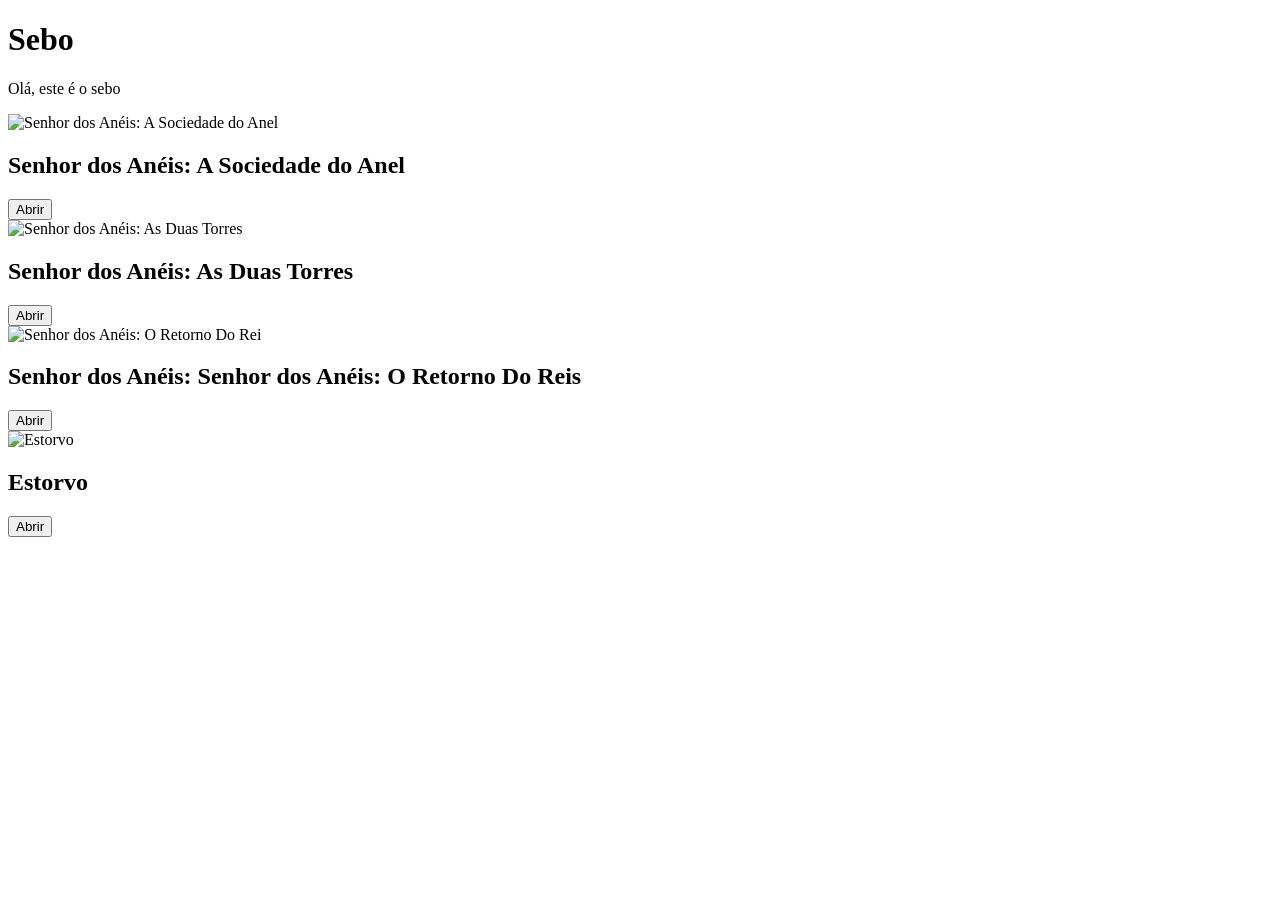
==== Trabalho 04.11.26/frontend/index.html @ 40969740 "Add files via upload" ====
<!DOCTYPE html>
<html lang="en">
<head>
    <meta charset="UTF-8">
    <meta name="viewport" content="width=device-width, initial-scale=1.0">
    <script src="script.js" defer></script>
    <title>Página Inicial</title>
</head>
<body>
    <div class="initialShow" id="show">
        <h1>Sebo</h1>
        <p>Olá, este é o sebo</p>
    </div>

    <section class="view" id="viewAll">
        <div class="prdt" id="product">
            <div class="bookOne" id="bookSt">
                <img src="/frontend/source/LordOfTheRing_Vol1.jpg" alt="Senhor dos Anéis: A Sociedade do Anel">
                <h2 class="society" id="societyRing">Senhor dos Anéis: A Sociedade do Anel</h2>
                <button class="onebutton" id="societyButton">Abrir</button>
            </div>

            <div class="bookTwo" id="bookNd">
                <img src="/frontend/source/LordOfTheRing_Vol2.jpg" alt="Senhor dos Anéis: As Duas Torres">
                <h2 class="towers" id="twoTowers">Senhor dos Anéis: As Duas Torres</h2>
                <button class="twoButton" id="towersButton">Abrir</button>
            </div>

            <div class="bookThree" id="bookRd">
            <img src="/frontend/source/LordOfTheRing_Vol3.jpg" alt="Senhor dos Anéis: O Retorno Do Rei">
            <h2 class="towers" id="twoTowers">Senhor dos Anéis: Senhor dos Anéis: O Retorno Do Reis</h2>
            <button class="threeButton" id="returnButton">Abrir</button>            
            </div>

            <div class="bookFourth" id="bookTh">
            <img src="/frontend/source/Estorvo.jpg" alt="Estorvo">
            <h2 class="estorvo" id="estorvoBook">Estorvo</h2>
            <button class="fourthButton" id="estorvo">Abrir</button>
            </div>
            
        </div>
    </section>
</body>
</html>
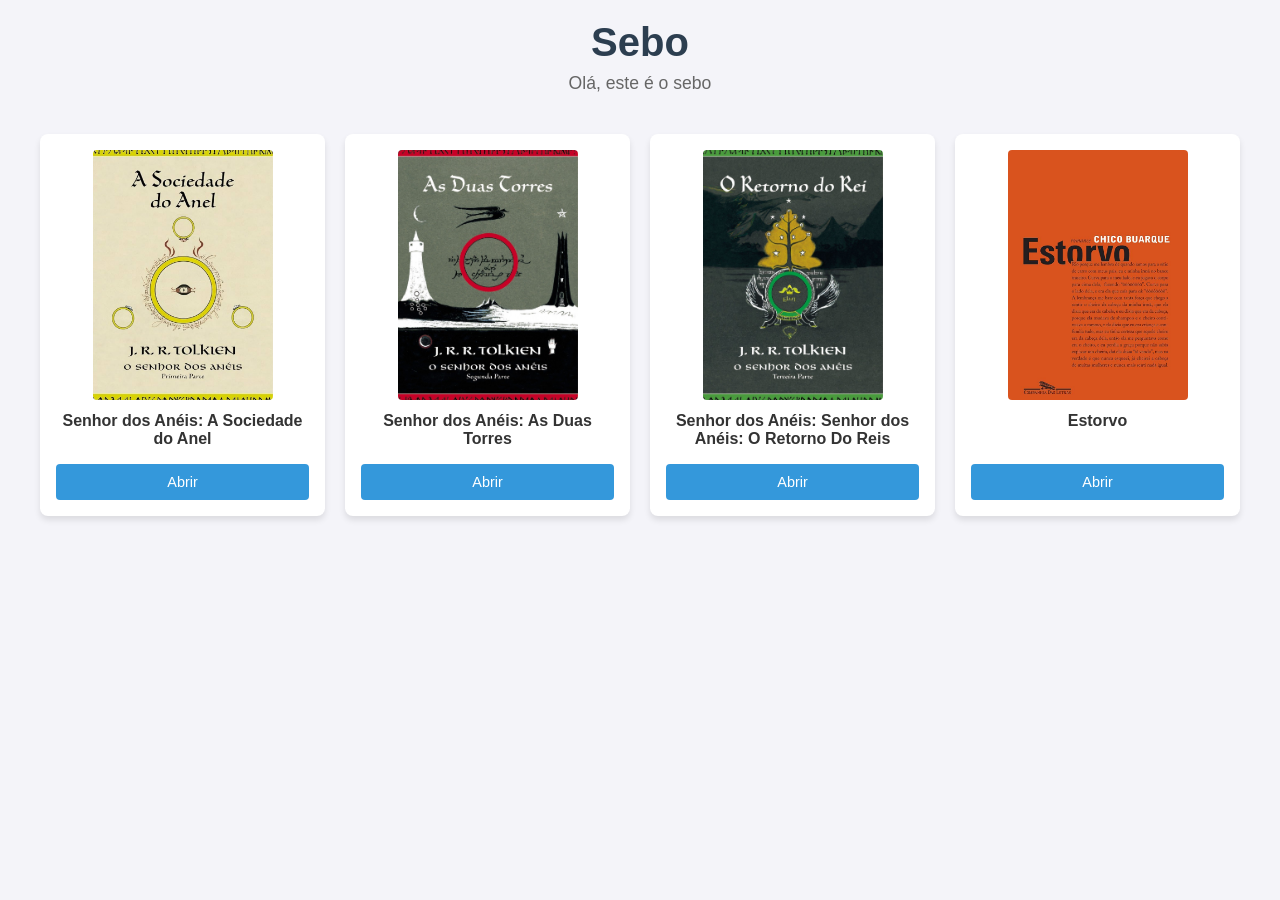
==== commit 797c6bc5: "Add files via upload" ====
--- a/Trabalho 04.11.26/frontend/index.html
+++ b/Trabalho 04.11.26/frontend/index.html
@@ -3,8 +3,9 @@
 <head>
     <meta charset="UTF-8">
     <meta name="viewport" content="width=device-width, initial-scale=1.0">
-    <script src="script.js" defer></script>
     <title>Página Inicial</title>
+    <script src="../backend/main.js" defer></script>
+    <link rel="stylesheet" href="css/style.css">
 </head>
 <body>
     <div class="initialShow" id="show">
@@ -15,30 +16,33 @@
     <section class="view" id="viewAll">
         <div class="prdt" id="product">
             <div class="bookOne" id="bookSt">
-                <img src="/frontend/source/LordOfTheRing_Vol1.jpg" alt="Senhor dos Anéis: A Sociedade do Anel">
+                <img src="source/sociedade.jpg" alt="Senhor dos Anéis: A Sociedade do Anel">
                 <h2 class="society" id="societyRing">Senhor dos Anéis: A Sociedade do Anel</h2>
-                <button class="onebutton" id="societyButton">Abrir</button>
+                <button class="society" id="societyButton">Abrir</button>
             </div>
 
             <div class="bookTwo" id="bookNd">
-                <img src="/frontend/source/LordOfTheRing_Vol2.jpg" alt="Senhor dos Anéis: As Duas Torres">
+                <img src="source/duasTorres.jpg" alt="Senhor dos Anéis: As Duas Torres">
                 <h2 class="towers" id="twoTowers">Senhor dos Anéis: As Duas Torres</h2>
                 <button class="twoButton" id="towersButton">Abrir</button>
             </div>
 
             <div class="bookThree" id="bookRd">
-            <img src="/frontend/source/LordOfTheRing_Vol3.jpg" alt="Senhor dos Anéis: O Retorno Do Rei">
+            <img src="source/retornoReijpg.jpg" alt="Senhor dos Anéis: O Retorno Do Rei">
             <h2 class="towers" id="twoTowers">Senhor dos Anéis: Senhor dos Anéis: O Retorno Do Reis</h2>
             <button class="threeButton" id="returnButton">Abrir</button>            
             </div>
 
             <div class="bookFourth" id="bookTh">
-            <img src="/frontend/source/Estorvo.jpg" alt="Estorvo">
+            <img src="source/estorvo.jpg" alt="Estorvo">
             <h2 class="estorvo" id="estorvoBook">Estorvo</h2>
             <button class="fourthButton" id="estorvo">Abrir</button>
             </div>
             
         </div>
     </section>
+
+<script src="/backend/main.js" defer></script>
+
 </body>
 </html>
--- a/Trabalho 04.11.26/frontend/css/style.css
+++ b/Trabalho 04.11.26/frontend/css/style.css
@@ -0,0 +1,82 @@
+* {
+    margin: 0;
+    padding: 0;
+    box-sizing: border-box;
+}
+
+body {
+    font-family: Arial, sans-serif;
+    background-color: #f4f4f9;
+    color: #333;
+    padding: 20px;
+}
+
+.initialShow {
+    text-align: center;
+    margin-bottom: 40px;
+}
+
+.initialShow h1 {
+    font-size: 2.5rem;
+    color: #2c3e50;
+    margin-bottom: 8px;
+}
+
+.initialShow p {
+    font-size: 1.1rem;
+    color: #666;
+}
+
+.view {
+    max-width: 1200px;
+    margin: 0 auto;
+}
+
+.prdt {
+    display: grid;
+    grid-template-columns: repeat(auto-fit, minmax(220px, 1fr));
+    gap: 20px;
+}
+
+.prdt > div {
+    background-color: #ffffff;
+    border-radius: 8px;
+    padding: 16px;
+    box-shadow: 0 4px 6px rgba(0, 0, 0, 0.1);
+    display: flex;
+    flex-direction: column;
+    align-items: center;
+    text-align: center;
+}
+
+.prdt img {
+    width: 100%;
+    max-width: 180px;
+    height: 250px;
+    object-fit: cover;
+    border-radius: 4px;
+    margin-bottom: 12px;
+}
+
+.prdt h2 {
+    font-size: 1rem;
+    margin-bottom: 16px;
+    flex-grow: 1; /* Garante alinhamento dos botões no final do card */
+}
+
+.prdt button {
+    background-color: #3498db;
+    color: #ffffff;
+    border: none;
+    padding: 10px 20px;
+    font-size: 0.9rem;
+    border-radius: 4px;
+    cursor: pointer;
+    transition: background-color 0.2s;
+    width: 100%;
+}
+
+.prdt button:hover {
+    background-color: #2980b9;
+}
+
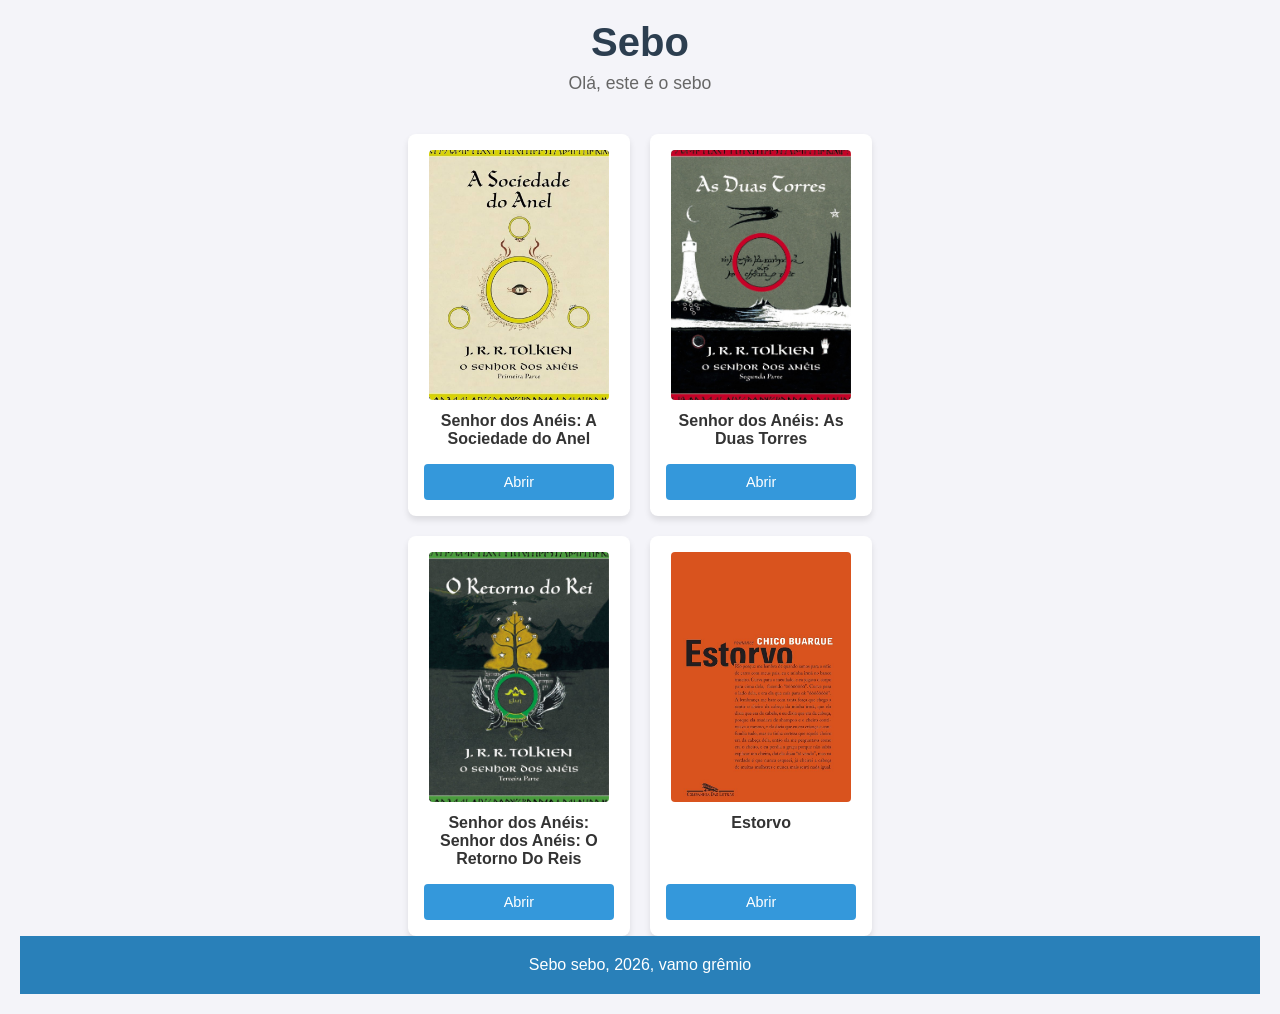
==== commit 80ad23d0: "Add files via upload" ====
--- a/Trabalho 04.11.26/frontend/index.html
+++ b/Trabalho 04.11.26/frontend/index.html
@@ -45,4 +45,6 @@
 <script src="/backend/main.js" defer></script>
 
 </body>
+<footer>Sebo sebo, 2026, vamo grêmio
+</footer>
 </html>
--- a/Trabalho 04.11.26/frontend/css/style.css
+++ b/Trabalho 04.11.26/frontend/css/style.css
@@ -61,7 +61,7 @@
 .prdt h2 {
     font-size: 1rem;
     margin-bottom: 16px;
-    flex-grow: 1; /* Garante alinhamento dos botões no final do card */
+    flex-grow: 1;
 }
 
 .prdt button {
@@ -80,3 +80,208 @@
     background-color: #2980b9;
 }
 
+footer{
+    display: flex;
+    justify-content: center;
+    align-items: center;
+    padding: 20px 40px;
+    background-color: #2980b9;
+    color: #fff;
+  }
+  * {
+    margin: 0;
+    padding: 0;
+    box-sizing: border-box;
+}
+
+body {
+    font-family: Arial, sans-serif;
+    background-color: #f4f4f9;
+    color: #333;
+    padding: 20px;
+    display: flex;
+    flex-direction: column;
+    min-height: 100vh;
+}
+
+.header-nav {
+    max-width: 1000px;
+    margin: 0 auto 20px auto;
+    width: 100%;
+}
+
+.btn-back {
+    display: inline-block;
+    padding: 8px 16px;
+    background-color: #2c3e50;
+    color: #ffffff;
+    text-decoration: none;
+    border-radius: 4px;
+    font-size: 0.9rem;
+    transition: background-color 0.2s;
+}
+
+.btn-back:hover {
+    background-color: #1a252f;
+}
+
+.initialShow {
+    text-align: center;
+    margin-bottom: 40px;
+}
+
+.initialShow h1 {
+    font-size: 2.5rem;
+    color: #2c3e50;
+    margin-bottom: 8px;
+}
+
+.initialShow p {
+    font-size: 1.1rem;
+    color: #666;
+}
+
+.view {
+    max-width: 1200px;
+    margin: 0 auto;
+    flex: 1;
+}
+
+.prdt {
+    display: grid;
+    grid-template-columns: repeat(auto-fit, minmax(220px, 1fr));
+    gap: 20px;
+}
+
+.prdt > div {
+    background-color: #ffffff;
+    border-radius: 8px;
+    padding: 16px;
+    box-shadow: 0 4px 6px rgba(0, 0, 0, 0.1);
+    display: flex;
+    flex-direction: column;
+    align-items: center;
+    text-align: center;
+}
+
+.prdt img {
+    width: 100%;
+    max-width: 180px;
+    height: 250px;
+    object-fit: cover;
+    border-radius: 4px;
+    margin-bottom: 12px;
+}
+
+.prdt h2 {
+    font-size: 1rem;
+    margin-bottom: 16px;
+    flex-grow: 1;
+}
+
+.prdt button {
+    background-color: #3498db;
+    color: #ffffff;
+    border: none;
+    padding: 10px 20px;
+    font-size: 0.9rem;
+    border-radius: 4px;
+    cursor: pointer;
+    transition: background-color 0.2s;
+    width: 100%;
+}
+
+.prdt button:hover {
+    background-color: #2980b9;
+}
+
+.book-detail-container {
+    max-width: 1000px;
+    margin: 0 auto 40px auto;
+    background-color: #ffffff;
+    padding: 30px;
+    border-radius: 8px;
+    box-shadow: 0 4px 6px rgba(0, 0, 0, 0.1);
+    display: flex;
+    gap: 30px;
+    flex: 1;
+}
+
+.book-cover img {
+    width: 250px;
+    height: 360px;
+    object-fit: cover;
+    border-radius: 6px;
+    box-shadow: 0 2px 8px rgba(0, 0, 0, 0.15);
+}
+
+.book-info {
+    display: flex;
+    flex-direction: column;
+    gap: 12px;
+}
+
+.book-info h1 {
+    font-size: 2rem;
+    color: #2c3e50;
+}
+
+.book-info h2 {
+    font-size: 1.2rem;
+    color: #7f8c8d;
+    font-weight: normal;
+}
+
+.synopsis {
+    margin-top: 15px;
+}
+
+.synopsis h3 {
+    font-size: 1.3rem;
+    color: #34495e;
+    margin-bottom: 10px;
+    border-bottom: 2px solid #ecf0f1;
+    padding-bottom: 5px;
+}
+
+.synopsis p {
+    line-height: 1.6;
+    color: #555;
+    margin-bottom: 12px;
+}
+
+footer {
+    display: flex;
+    justify-content: center;
+    align-items: center;
+    padding: 20px 40px;
+    background-color: #2980b9;
+    color: #fff;
+    margin-top: auto;
+}
+
+@media (max-width: 768px) {
+    .book-detail-container {
+        flex-direction: column;
+        align-items: center;
+        text-align: center;
+    }
+}
+
+header {
+    display: flex;
+    justify-content: flex;
+    align-items: center;
+    padding: 20px 40px;
+    background-color: #2980b9;
+    color: #fff;
+    margin-top: auto;   
+}
+
+.back{
+    color: #fff;
+    background-color: #306f99;
+}
+.back:hover{
+    background-color: #34495e;
+}
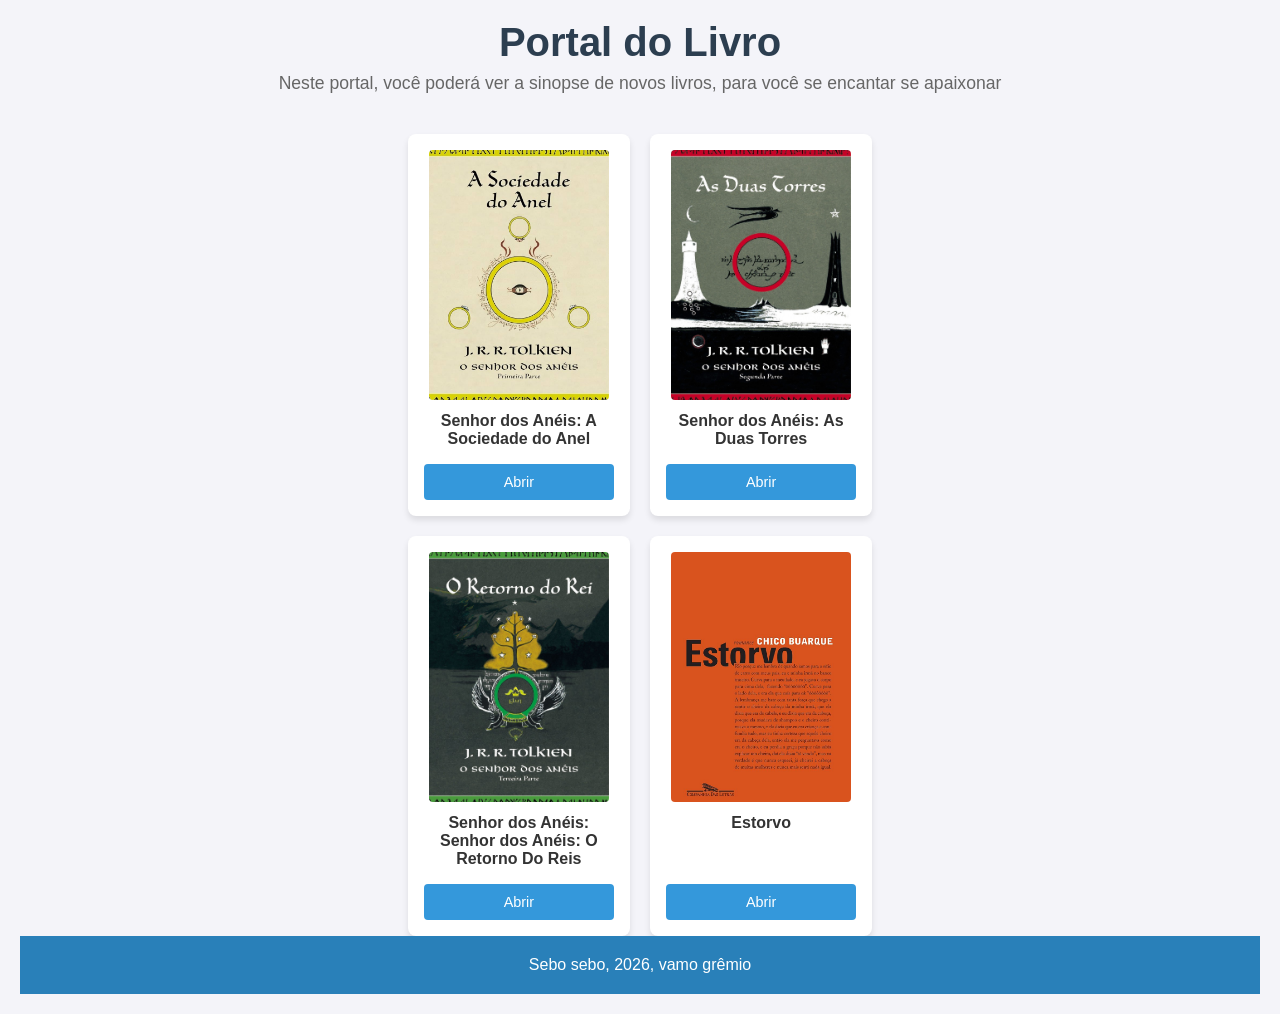
==== commit 52cbde64: "Add files via upload" ====
--- a/Trabalho 04.11.26/frontend/index.html
+++ b/Trabalho 04.11.26/frontend/index.html
@@ -9,8 +9,8 @@
 </head>
 <body>
     <div class="initialShow" id="show">
-        <h1>Sebo</h1>
-        <p>Olá, este é o sebo</p>
+        <h1>Portal do Livro</h1>
+        <p>Neste portal, você poderá ver a sinopse de novos livros, para você se encantar se apaixonar</p>
     </div>
 
     <section class="view" id="viewAll">
